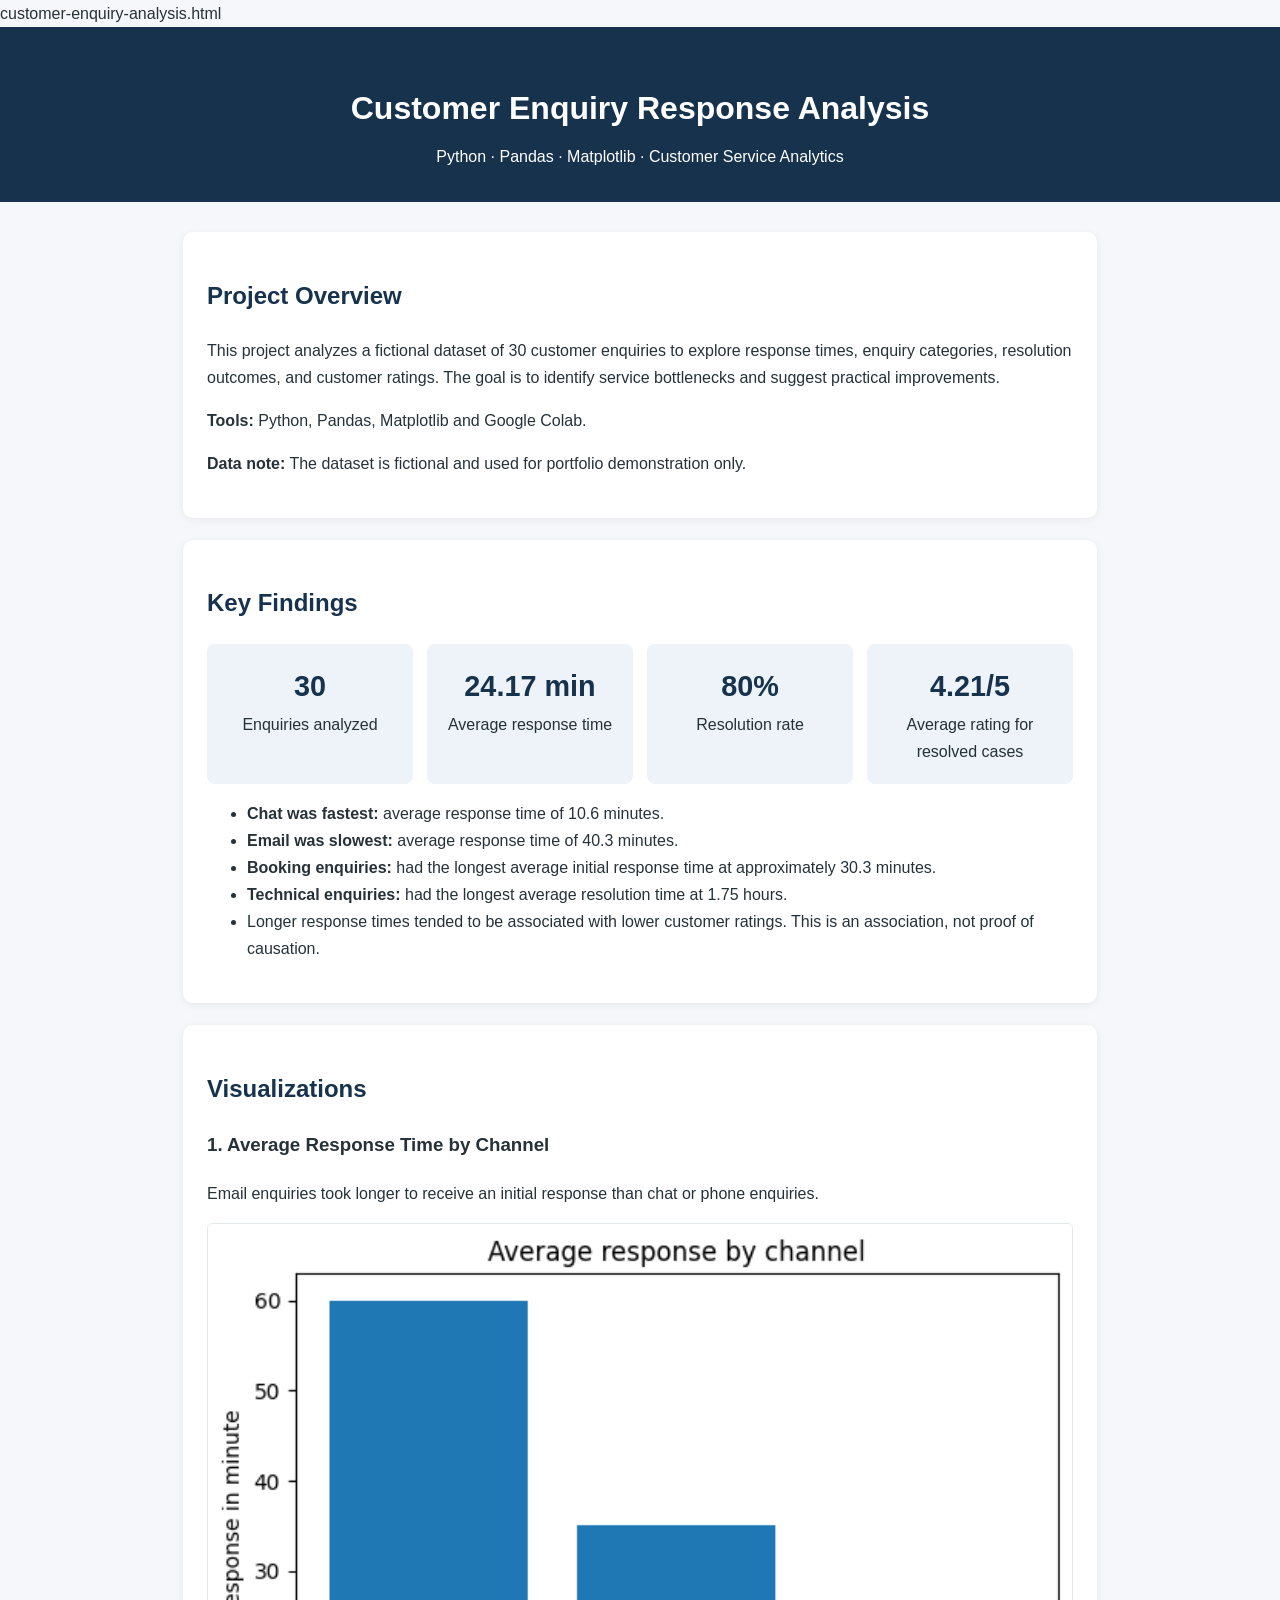
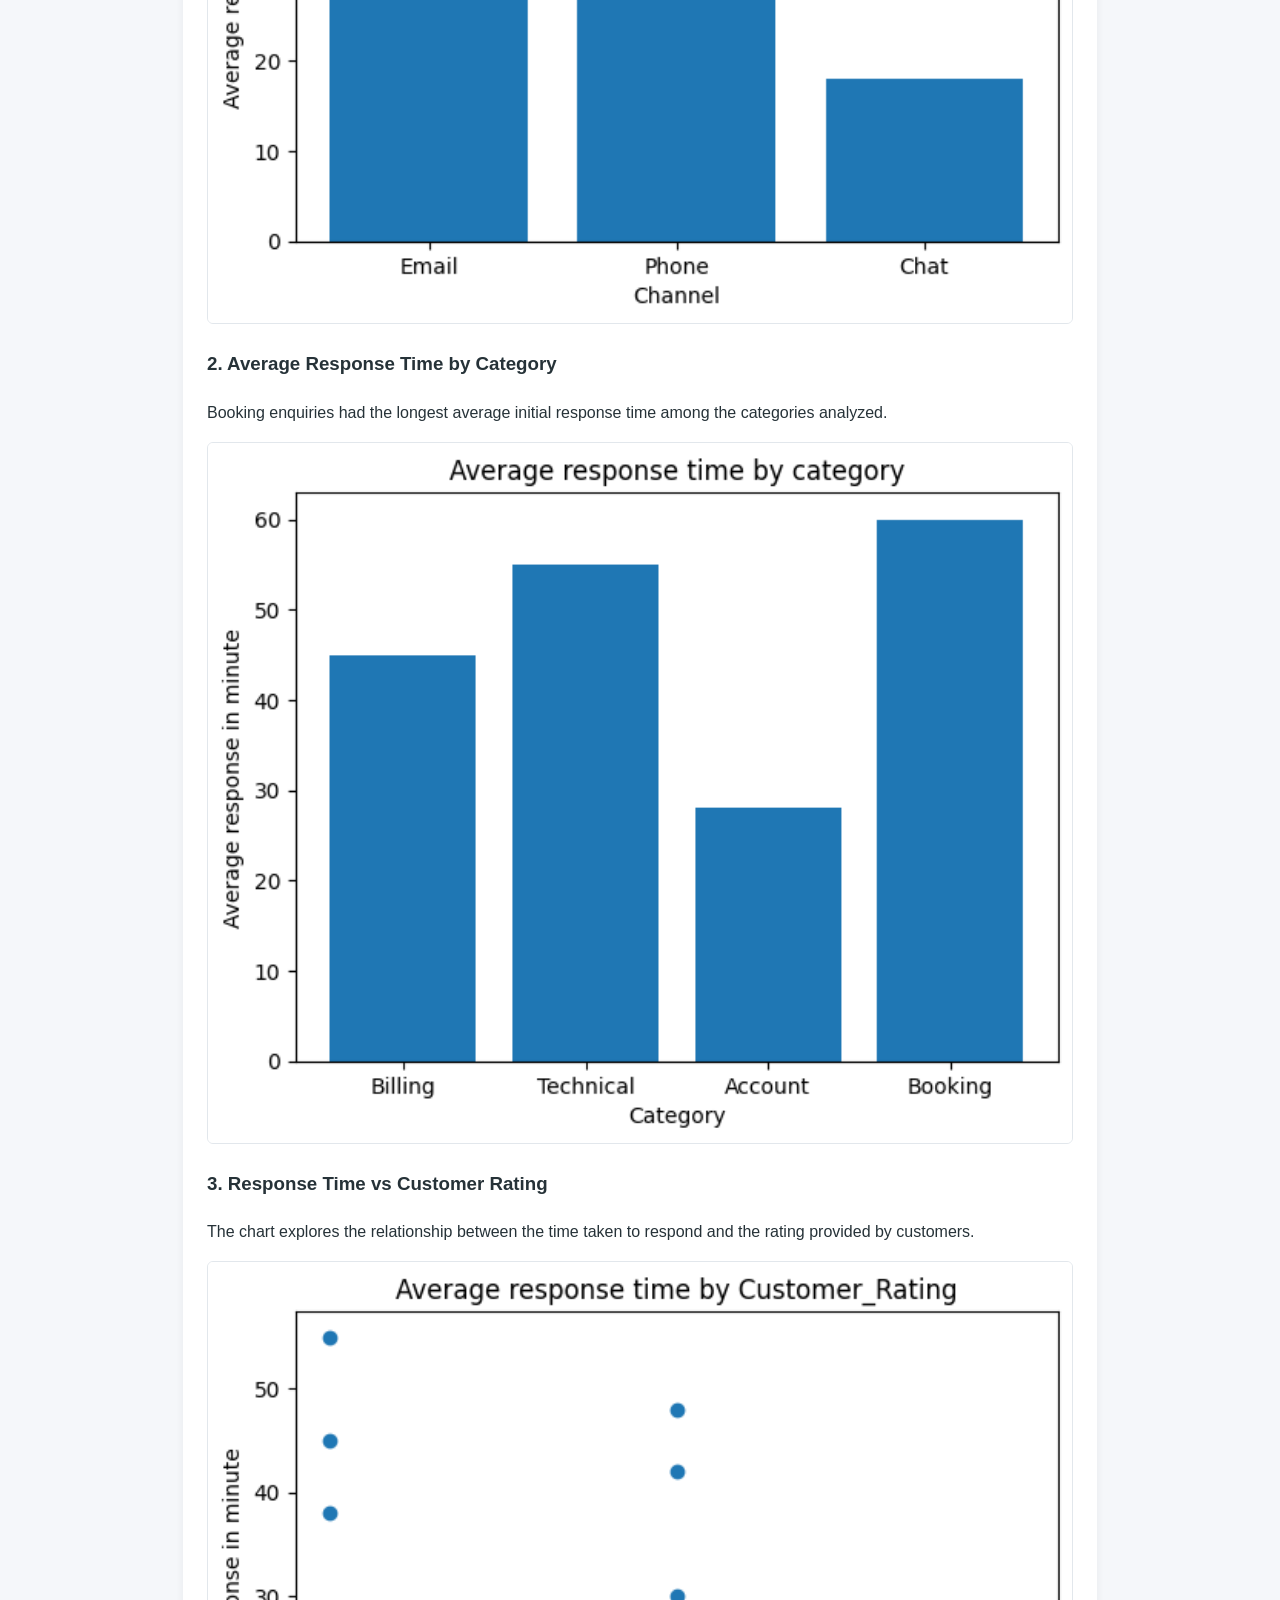
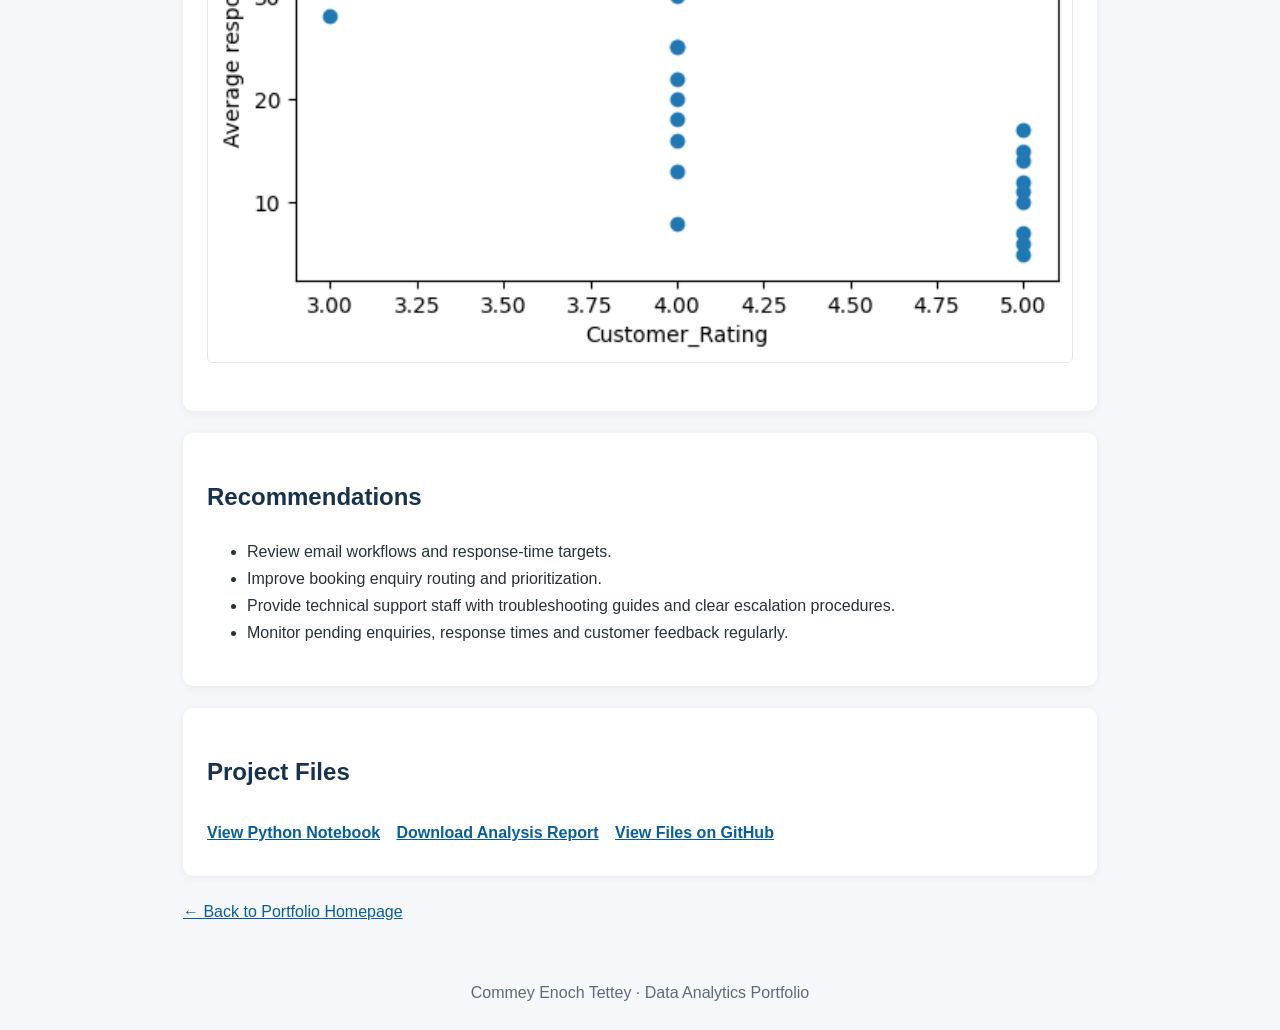
==== customer-enquiry-analysis.html @ 916bd62d "Create Customer Enquiry Analysis webpage" ====
customer-enquiry-analysis.html
<!DOCTYPE html>
<html lang="en">
<head>
  <meta charset="UTF-8">
  <meta name="viewport" content="width=device-width, initial-scale=1.0">
  <title>Customer Enquiry Response Analysis | Commey Enoch Tettey</title>
  <style>
    * { box-sizing: border-box; }
    body {
      margin: 0;
      font-family: Arial, sans-serif;
      line-height: 1.7;
      color: #263238;
      background: #f5f7fa;
    }
    header {
      background: #17324d;
      color: white;
      padding: 32px 20px;
      text-align: center;
    }
    header h1 { margin-bottom: 8px; }
    header p { margin: 0; }
    main {
      max-width: 950px;
      margin: 30px auto;
      padding: 0 18px;
    }
    section {
      background: white;
      padding: 24px;
      margin-bottom: 22px;
      border-radius: 10px;
      box-shadow: 0 2px 8px rgba(0,0,0,0.06);
    }
    h2 { color: #17324d; }
    .kpis {
      display: grid;
      grid-template-columns: repeat(auto-fit, minmax(160px, 1fr));
      gap: 14px;
    }
    .kpi {
      background: #edf3f8;
      padding: 18px;
      border-radius: 8px;
      text-align: center;
    }
    .kpi strong {
      display: block;
      font-size: 1.8rem;
      color: #17324d;
    }
    .chart {
      width: 100%;
      height: auto;
      display: block;
      margin: 14px 0 24px;
      border: 1px solid #e2e7ec;
      border-radius: 6px;
    }
    a { color: #075e9e; }
    .links a {
      display: inline-block;
      margin: 6px 12px 6px 0;
      font-weight: bold;
    }
    footer {
      text-align: center;
      padding: 24px;
      color: #5d6b78;
    }
  </style>
</head>
<body>
  <header>
    <h1>Customer Enquiry Response Analysis</h1>
    <p>Python · Pandas · Matplotlib · Customer Service Analytics</p>
  </header>

  <main>
    <section>
      <h2>Project Overview</h2>
      <p>This project analyzes a fictional dataset of 30 customer enquiries to explore response times, enquiry categories, resolution outcomes, and customer ratings. The goal is to identify service bottlenecks and suggest practical improvements.</p>
      <p><strong>Tools:</strong> Python, Pandas, Matplotlib and Google Colab.</p>
      <p><strong>Data note:</strong> The dataset is fictional and used for portfolio demonstration only.</p>
    </section>

    <section>
      <h2>Key Findings</h2>
      <div class="kpis">
        <div class="kpi"><strong>30</strong>Enquiries analyzed</div>
        <div class="kpi"><strong>24.17 min</strong>Average response time</div>
        <div class="kpi"><strong>80%</strong>Resolution rate</div>
        <div class="kpi"><strong>4.21/5</strong>Average rating for resolved cases</div>
      </div>
      <ul>
        <li><strong>Chat was fastest:</strong> average response time of 10.6 minutes.</li>
        <li><strong>Email was slowest:</strong> average response time of 40.3 minutes.</li>
        <li><strong>Booking enquiries:</strong> had the longest average initial response time at approximately 30.3 minutes.</li>
        <li><strong>Technical enquiries:</strong> had the longest average resolution time at 1.75 hours.</li>
        <li>Longer response times tended to be associated with lower customer ratings. This is an association, not proof of causation.</li>
      </ul>
    </section>

    <section>
      <h2>Visualizations</h2>
      <h3>1. Average Response Time by Channel</h3>
      <p>Email enquiries took longer to receive an initial response than chat or phone enquiries.</p>
      <img class="chart" src="customer-enquiry-response-analysis/response-time-by-channel.png" alt="Average response time by channel chart">

      <h3>2. Average Response Time by Category</h3>
      <p>Booking enquiries had the longest average initial response time among the categories analyzed.</p>
      <img class="chart" src="customer-enquiry-response-analysis/response-time-by-category.png" alt="Average response time by enquiry category chart">

      <h3>3. Response Time vs Customer Rating</h3>
      <p>The chart explores the relationship between the time taken to respond and the rating provided by customers.</p>
      <img class="chart" src="customer-enquiry-response-analysis/response-time-vs-rating.png" alt="Scatter plot of response time versus customer rating">
    </section>

    <section>
      <h2>Recommendations</h2>
      <ul>
        <li>Review email workflows and response-time targets.</li>
        <li>Improve booking enquiry routing and prioritization.</li>
        <li>Provide technical support staff with troubleshooting guides and clear escalation procedures.</li>
        <li>Monitor pending enquiries, response times and customer feedback regularly.</li>
      </ul>
    </section>

    <section class="links">
      <h2>Project Files</h2>
      <a href="customer-enquiry-response-analysis/Customer_Enquiry_Response_Analysis.ipynb">View Python Notebook</a>
      <a href="customer-enquiry-response-analysis/Customer_Enquiry_Response_Analysis_Report.docx">Download Analysis Report</a>
      <a href="customer-enquiry-response-analysis/">View Files on GitHub</a>
    </section>

    <p><a href="index.html">← Back to Portfolio Homepage</a></p>
  </main>

  <footer>Commey Enoch Tettey · Data Analytics Portfolio</footer>
</body>
</html>
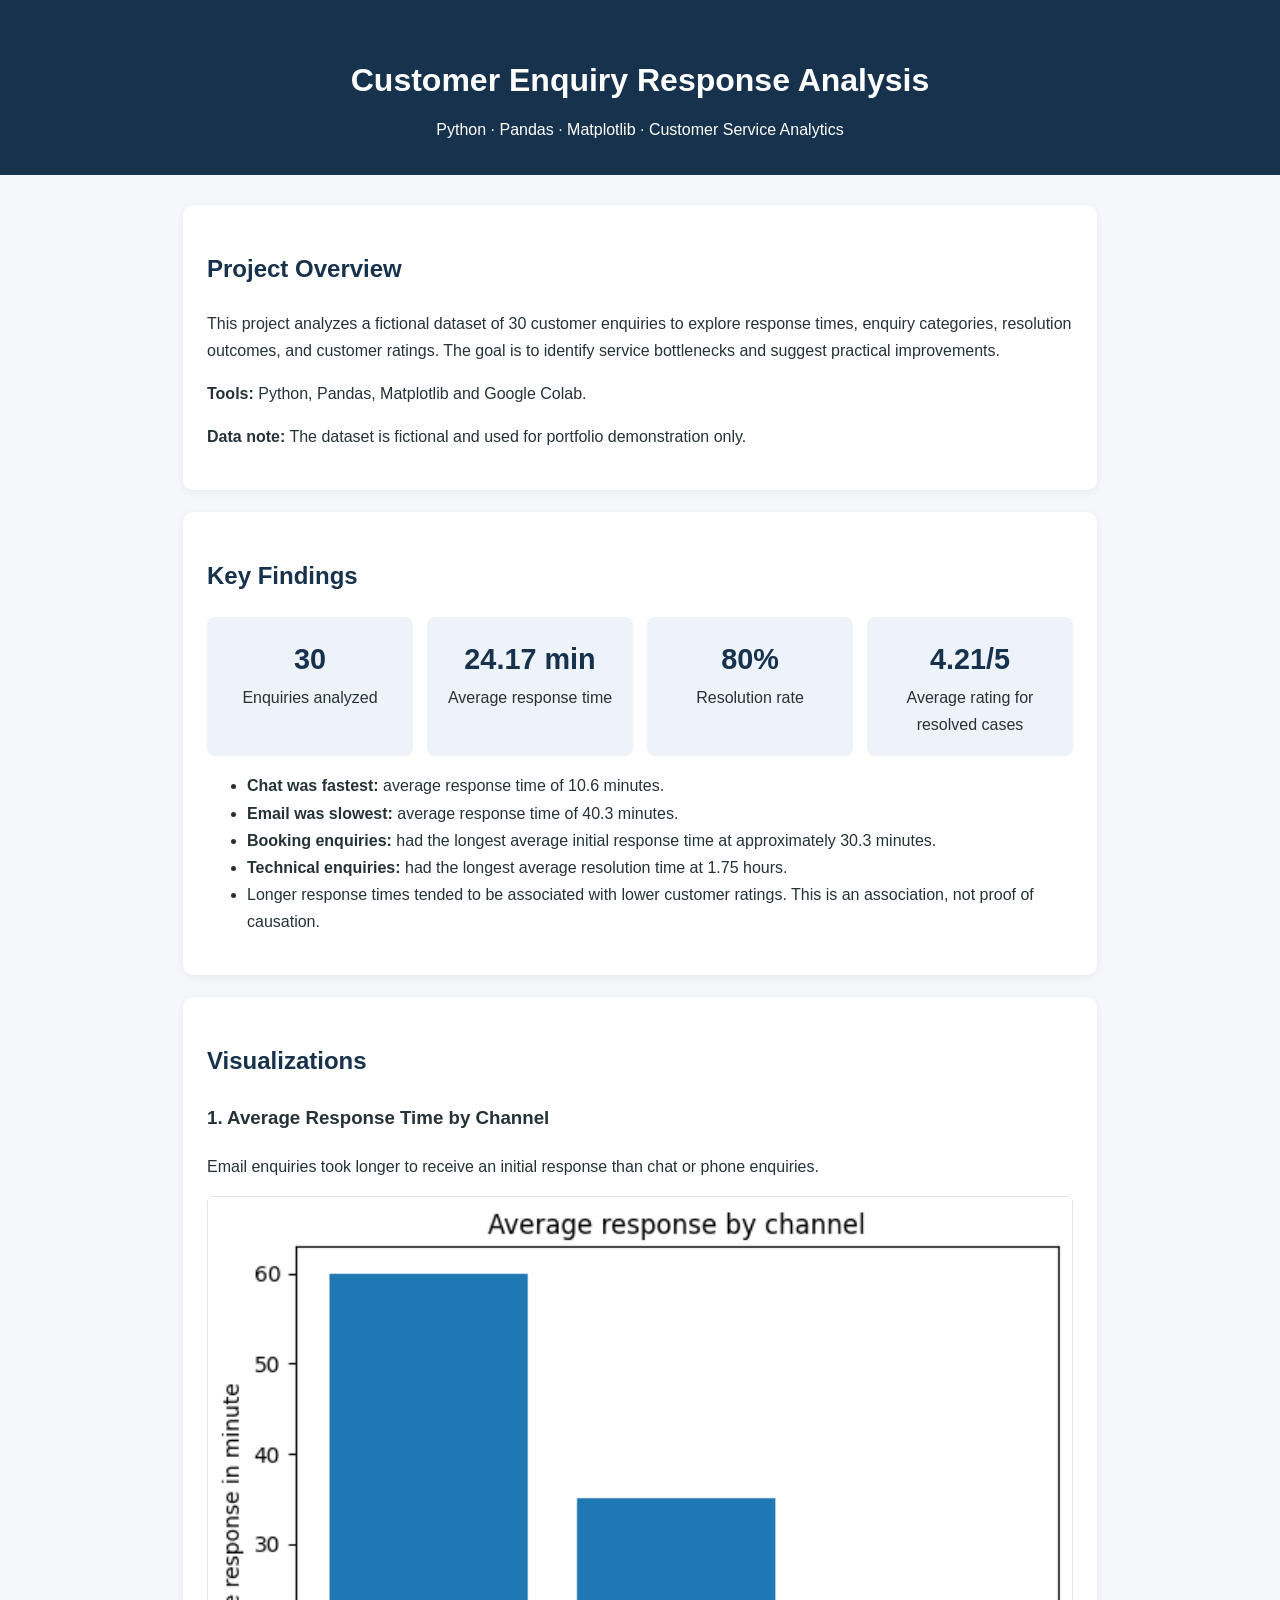
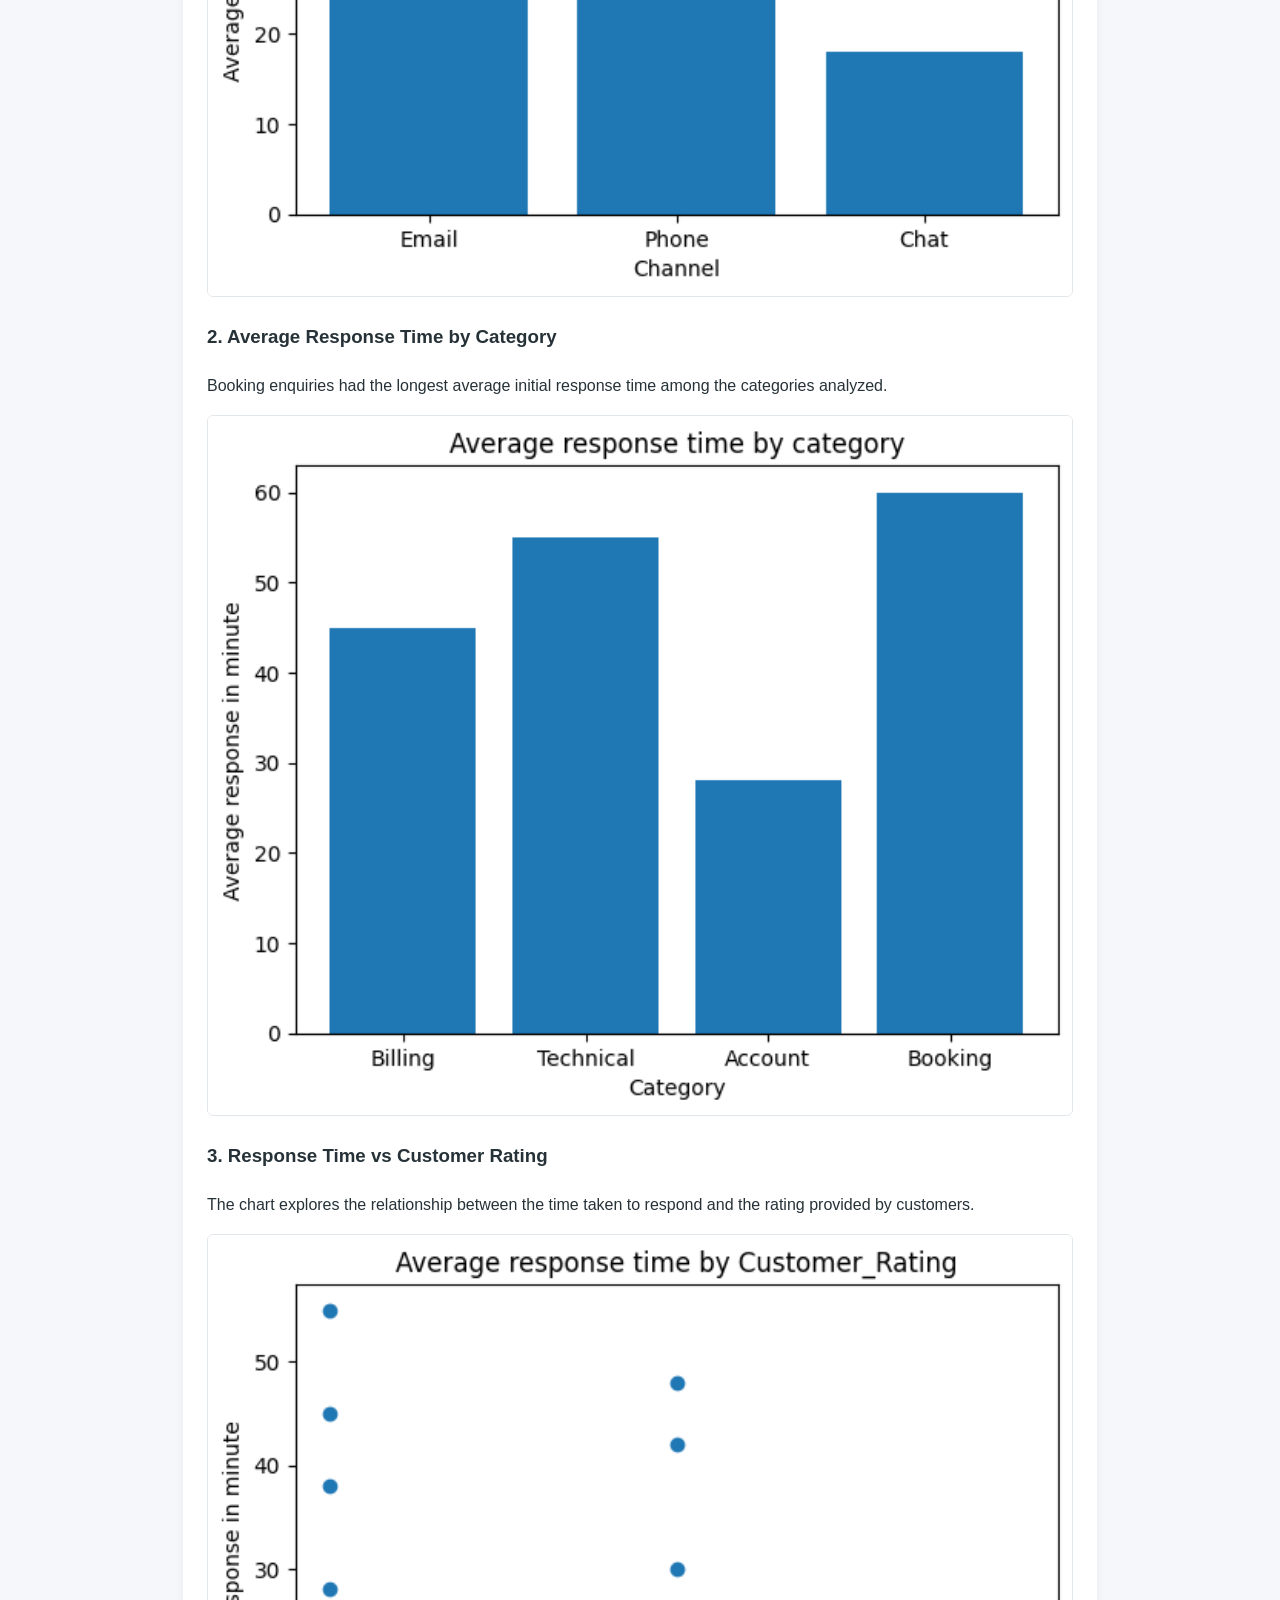
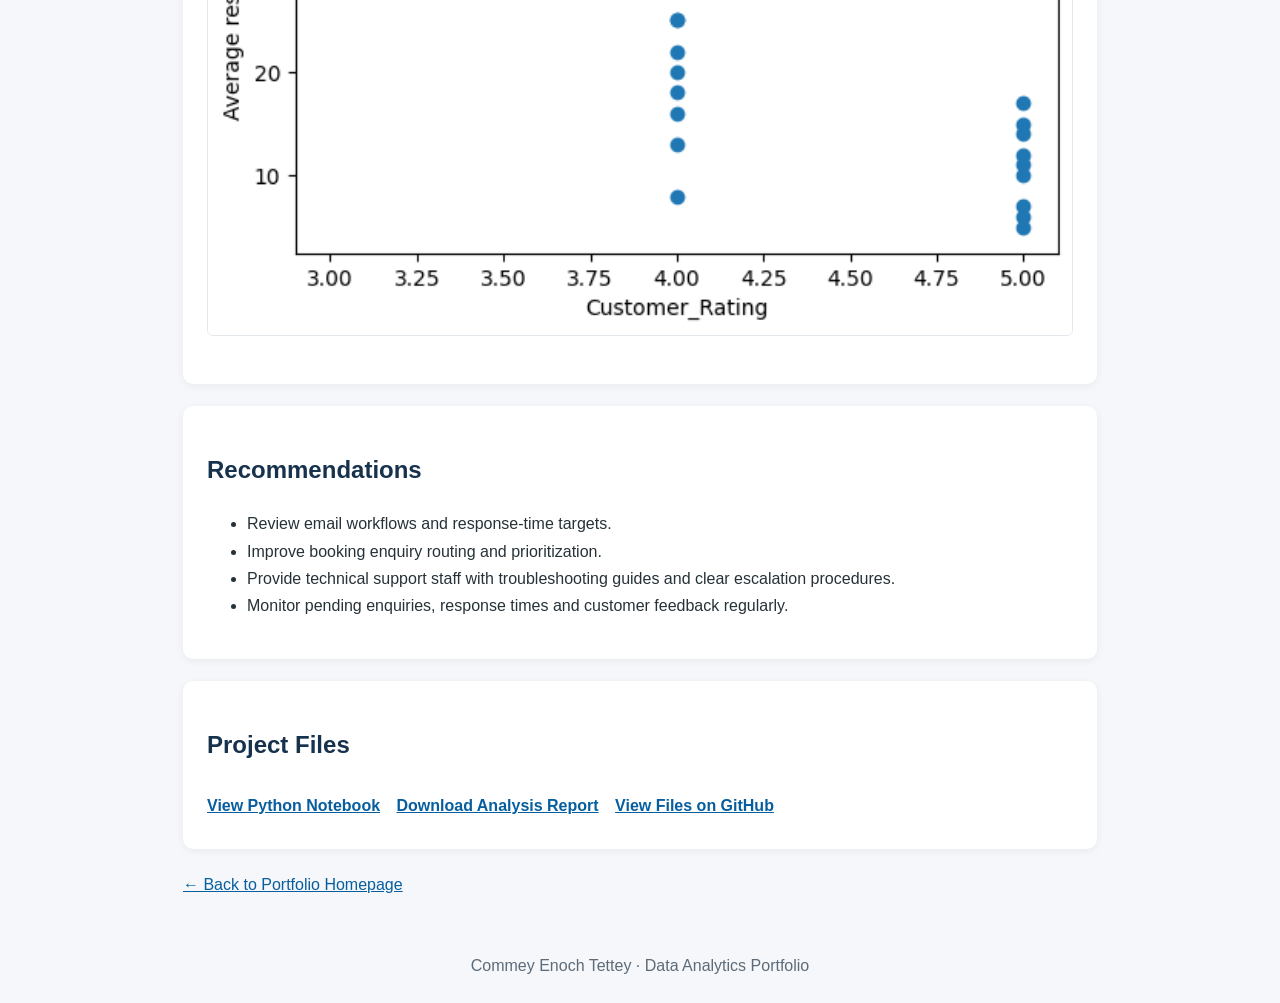
==== commit f2145ab1: "Remove redundant file header from HTML" ====
--- a/customer-enquiry-analysis.html
+++ b/customer-enquiry-analysis.html
@@ -1,4 +1,3 @@
-customer-enquiry-analysis.html
 <!DOCTYPE html>
 <html lang="en">
 <head>
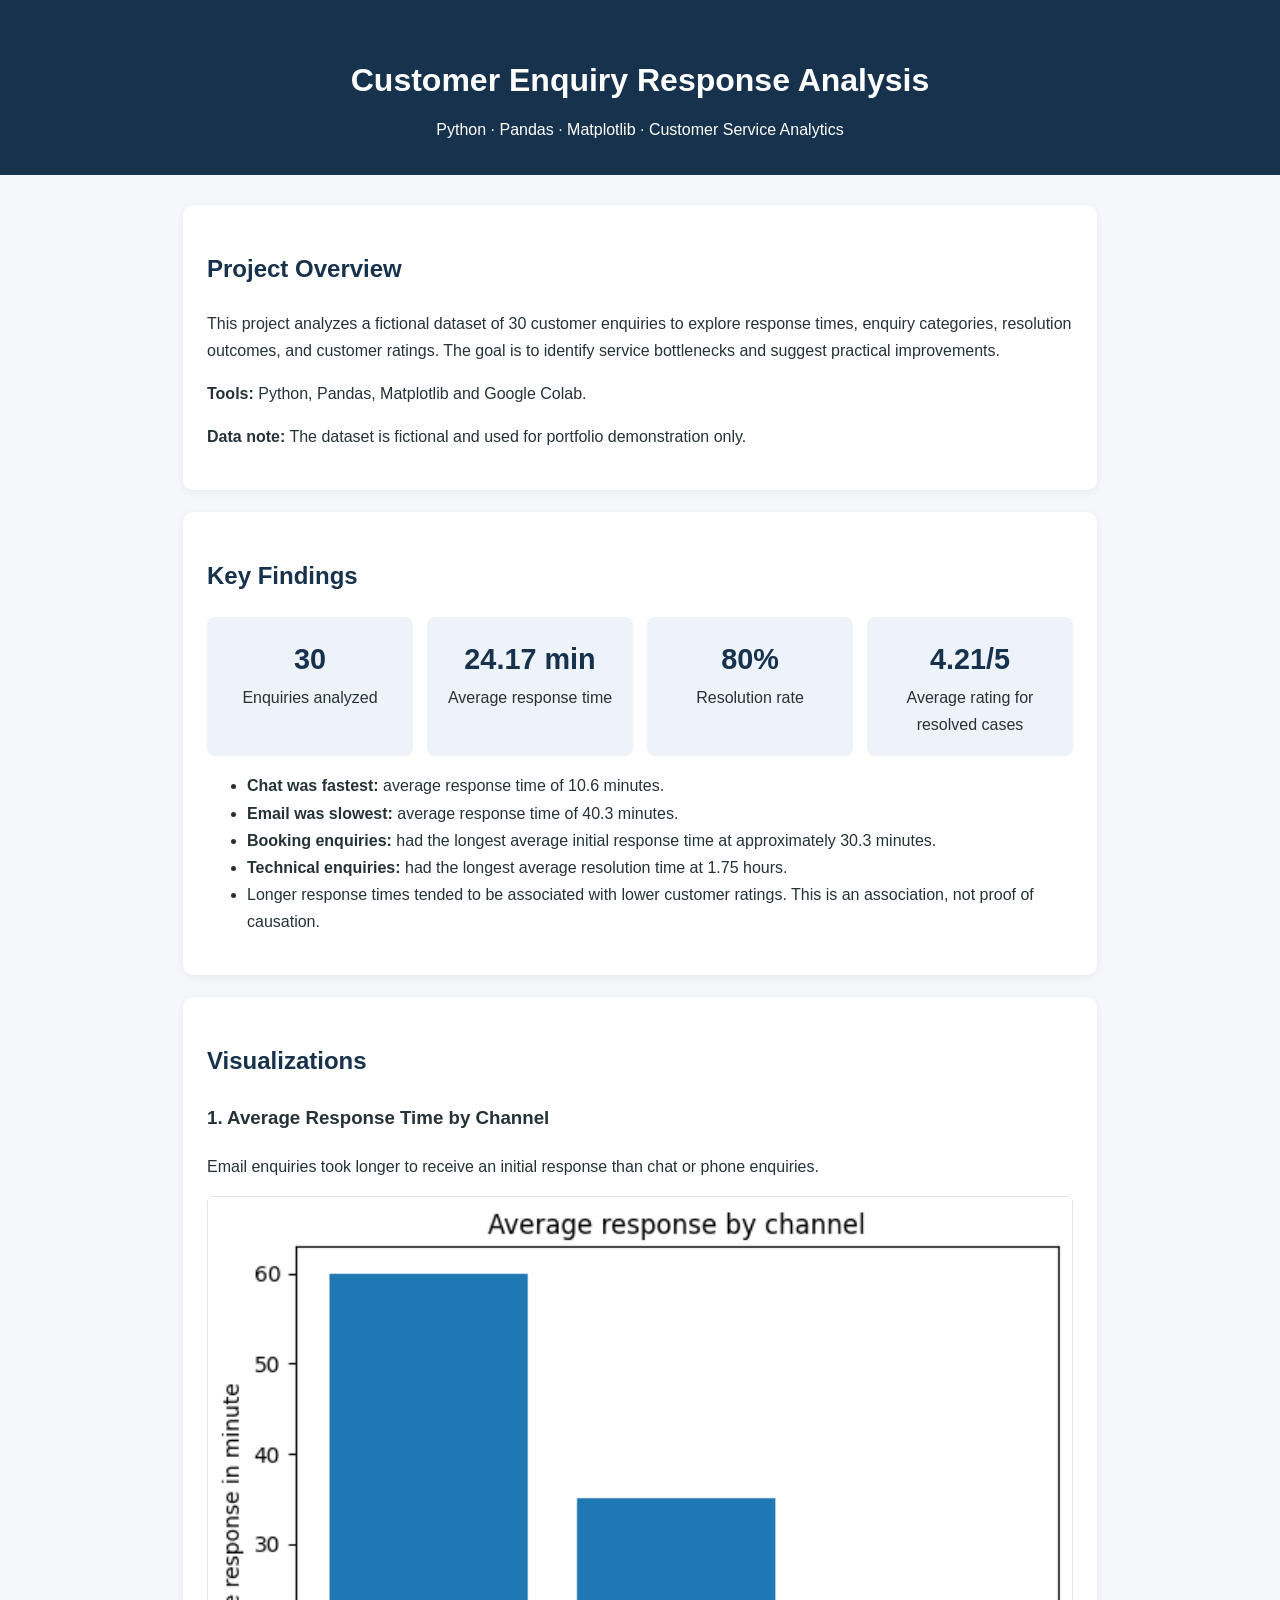
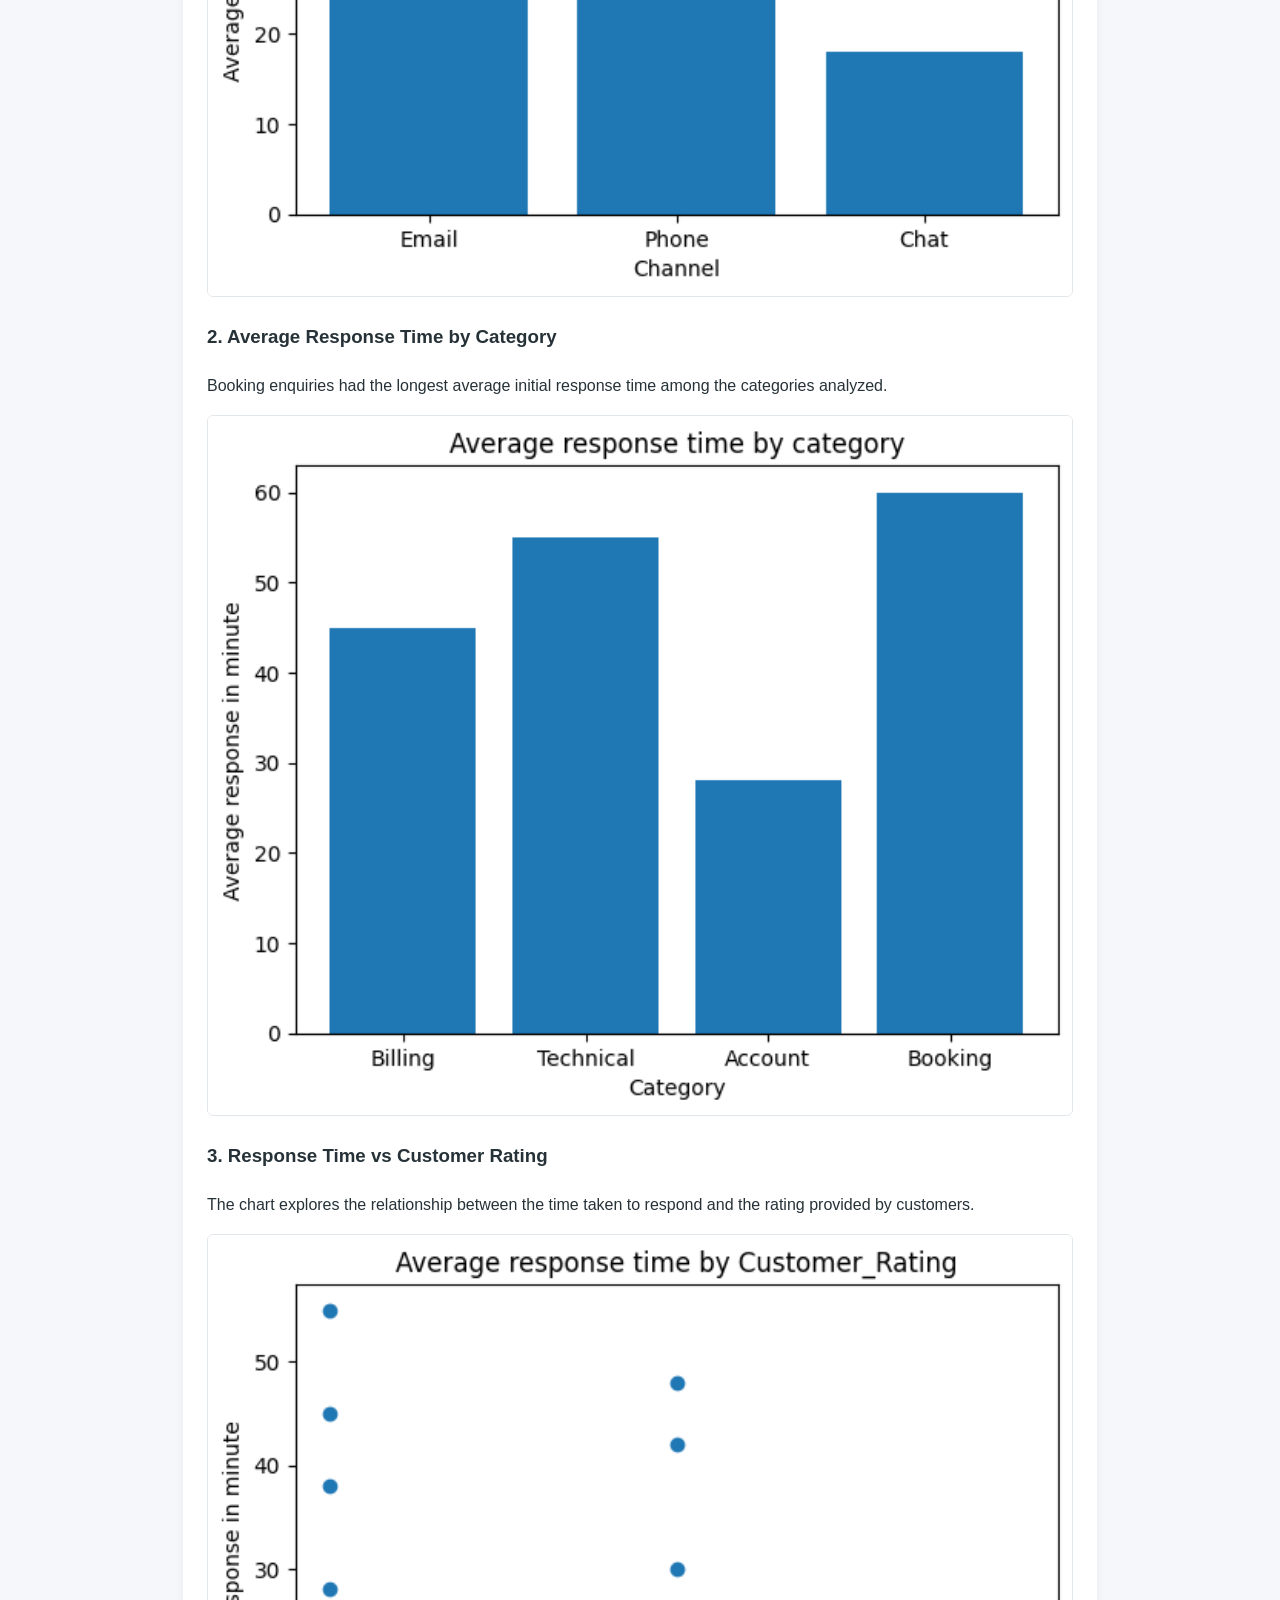
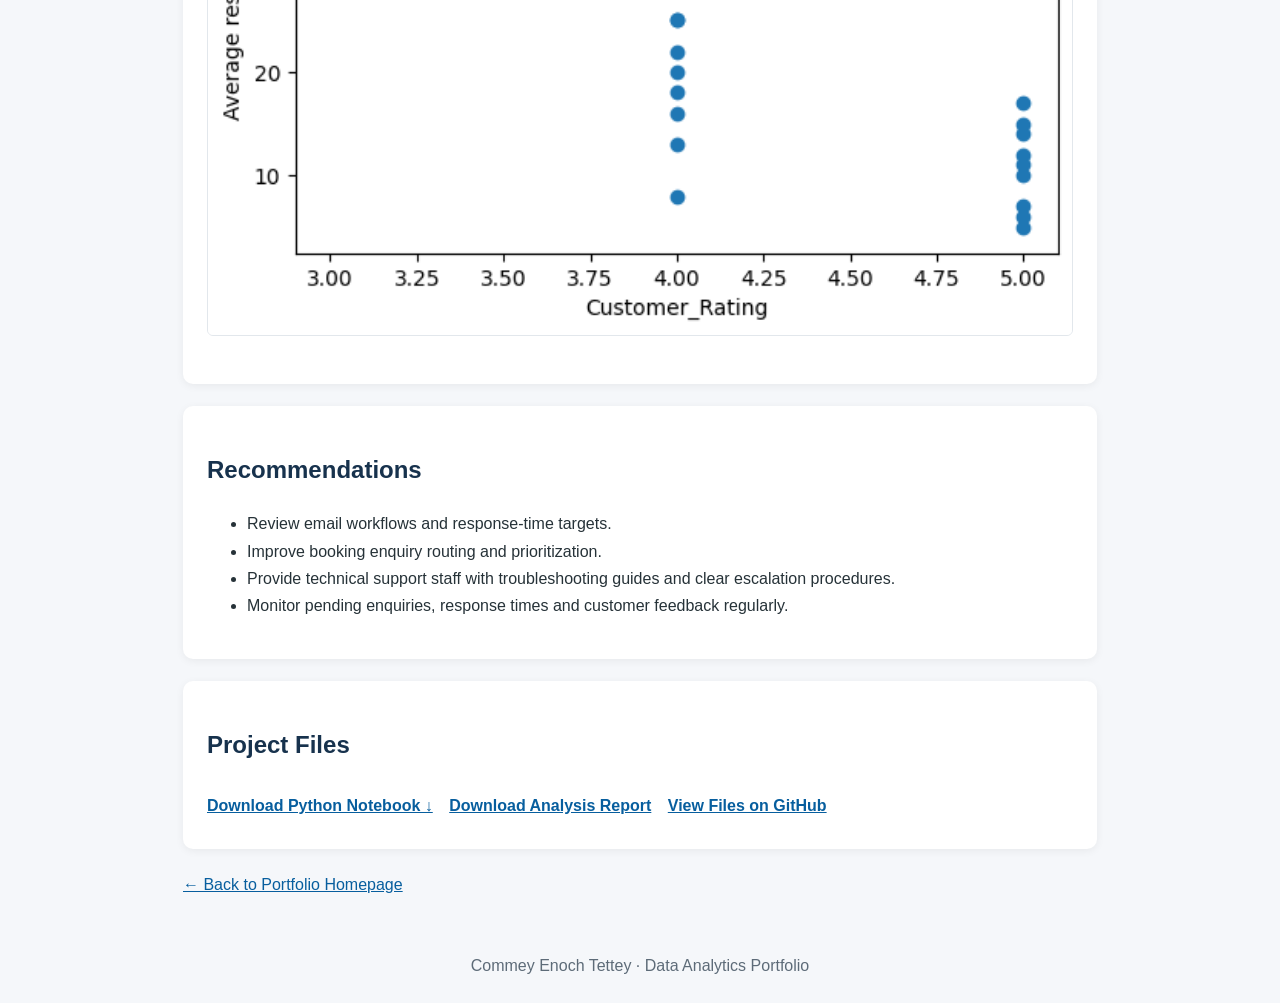
==== commit ccdfbea9: "Update customer-enquiry-analysis.html" ====
--- a/customer-enquiry-analysis.html
+++ b/customer-enquiry-analysis.html
@@ -129,7 +129,7 @@
 
     <section class="links">
       <h2>Project Files</h2>
-      <a href="customer-enquiry-response-analysis/Customer_Enquiry_Response_Analysis.ipynb">View Python Notebook</a>
+      <a href="https://raw.githubusercontent.com/enoch-tettey-commey/enoch-tettey-commey.github.io/main/customer-enquiry-response-analysis/Customer_Enquiry_Response_Analysis.ipynb" download="Customer_Enquiry_Response_Analysis.ipynb">Download Python Notebook ↓</a>
       <a href="customer-enquiry-response-analysis/Customer_Enquiry_Response_Analysis_Report.docx">Download Analysis Report</a>
       <a href="customer-enquiry-response-analysis/">View Files on GitHub</a>
     </section>
